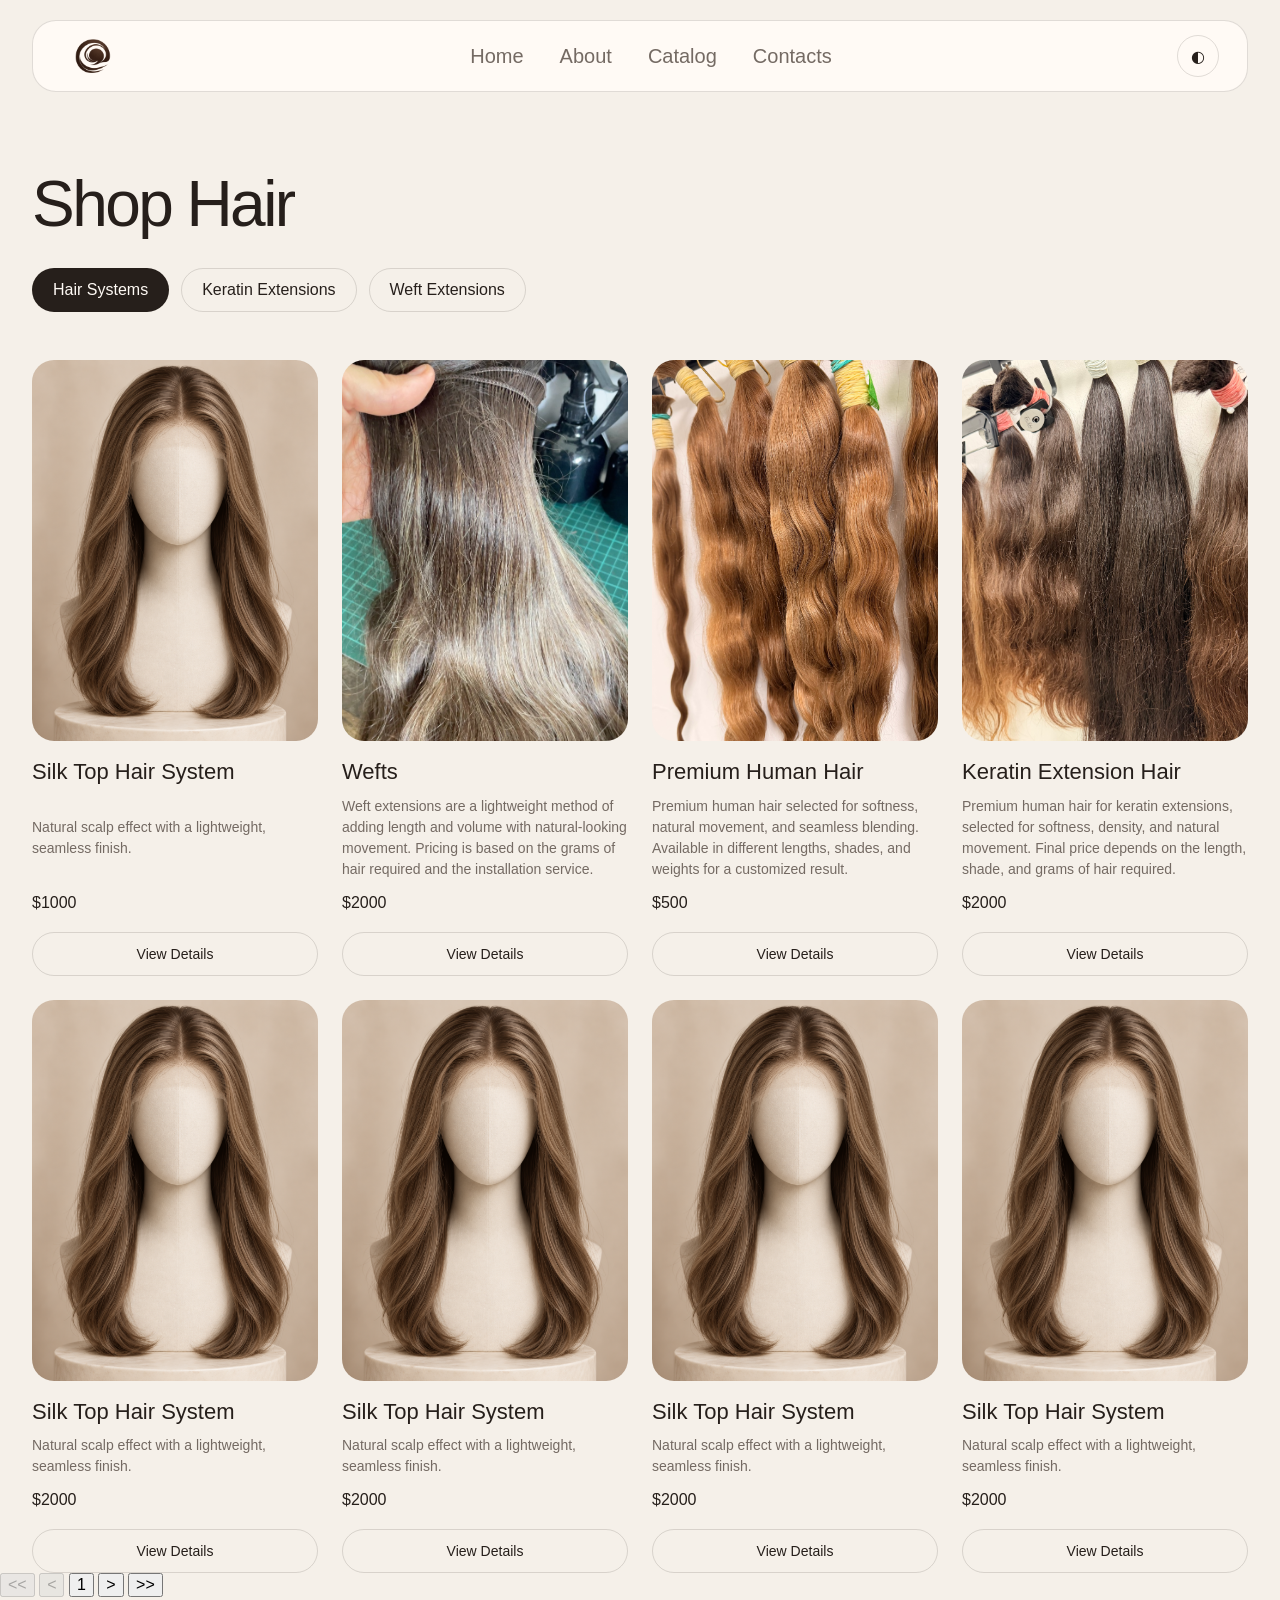
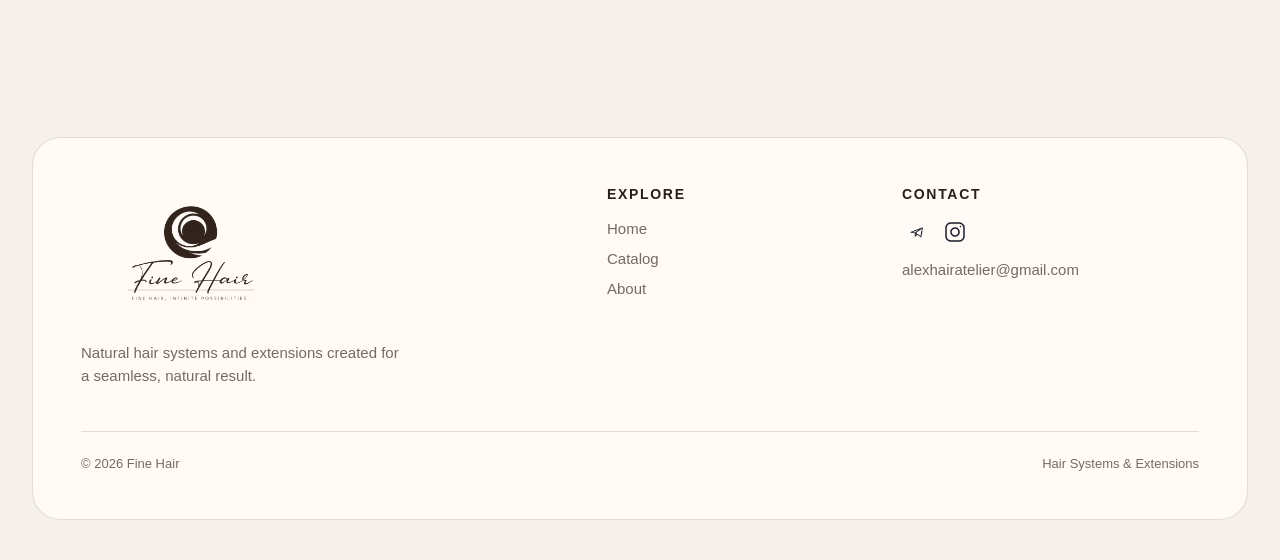
==== catalog.html @ 470bd0c4 "feat: add initial Fine Hair landing page" ====
<!DOCTYPE html>
<html lang="en">
<head>
    <meta charset="UTF-8">
    <meta name="viewport" content="width=device-width, initial-scale=1.0">
    <title>Fine Hair | Hair Systems & Extensions</title>
    <link rel="stylesheet" href="./css/style.css">
    <link rel="icon" href="./assets/icons/fav1.png">
</head>
<body>
    <header class="page-header">
        <div class="container header-container">
            <a class="logo" href="./index.html" aria-label="Fine Hair — Home">
                <img
                  class="logo-image"
                  src="./assets/icons/fav1.png"
                  alt="Fine Hair"
                >
            </a>
            <nav class="navigation">
                <ul class="navigation-list">
                  <li class="navigation-item"><a class="navigation-link" href="./index.html">Home</a></li>
                  <li class="navigation-item"><a class="navigation-link" href="./index.html#about">About</a></li>
                  <li class="navigation-item"><a class="navigation-link" href="./catalog.html">Catalog</a></li>
                  <li class="navigation-item"><a class="navigation-link" href="#contacts">Contacts</a></li>
            </ul>
              </nav>
              <button
                class="theme-switcher"
                type="button"
                aria-label="Switch theme"
                >
                ◐
            </button>
              <button class="burger" type="button" aria-label="Open menu">
                <span class="burger-line"></span>
                <span class="burger-line"></span>
            </button>

        </div>
    </header>
    <main>
      <section class="catalog-section" id="catalog">
        <div class="container ">
            <h1 class="catalog-title">Shop Hair</h1>
            <div class="catalog-categories">
                <button class="category-button category-button--active" type="button">
                    Hair Systems
                </button>
            
                <button class="category-button" type="button">
                    Keratin Extensions
                </button>
            
                <button class="category-button" type="button">
                    Weft Extensions
                </button>
            </div>
            <div class="catalog-grid">
              <article class="product-card">
                <img class="product-card__image" src="./assets/images/HairSystem_Lace.png" alt="Silk top hair system">
                <div class="product-card__content">
                  <h2 class="product-card__title">Silk Top Hair System</h2>
                  <p class="product-card__description">Natural scalp effect with a lightweight, seamless finish.</p>
                  <p class="product-card__price">$1000</p>
                </div>
                <button class="product-card__button" type="button">View Details</button>
              </article>
              <article class="product-card">
                <img class="product-card__image" src="./assets/images/wefts1.jpeg" alt="wefts">
                <div class="product-card__content">
                  <h2 class="product-card__title">Wefts</h2>
                  <p class="product-card__description">Weft extensions are a lightweight method of adding length and volume with natural-looking movement. Pricing is based on the grams of hair required and the installation service.</p>
                  <p class="product-card__price">$2000</p>
                </div>
                <button class="product-card__button" type="button">View Details</button>
              </article>
              <article class="product-card">
                <img class="product-card__image" src="./assets/images/hair-converted.jpg" alt="hair">
                <div class="product-card__content">
                  <h2 class="product-card__title">Premium Human Hair</h2>
                  <p class="product-card__description">Premium human hair selected for softness, natural movement, and seamless blending.
                    Available in different lengths, shades, and weights for a customized result.</p>
                  <p class="product-card__price">$500</p>
                </div>
                <button class="product-card__button" type="button">View Details</button>
              </article>
              <article class="product-card">
                <img class="product-card__image" src="./assets/images/hair1-converted.jpg" alt="Keratin extension">
                <div class="product-card__content">
                  <h2 class="product-card__title">Keratin Extension Hair</h2>
                  <p class="product-card__description">Premium human hair for keratin extensions, selected for softness, density, and natural movement.
                    Final price depends on the length, shade, and grams of hair required.</p>
                  <p class="product-card__price">$2000</p>
                </div>
                <button class="product-card__button" type="button">View Details</button>
              </article>
              <article class="product-card">
                <img class="product-card__image" src="./assets/images/HairSystem_Lace.png" alt="Silk top hair system">
                <div class="product-card__content">
                  <h2 class="product-card__title">Silk Top Hair System</h2>
                  <p class="product-card__description">Natural scalp effect with a lightweight, seamless finish.</p>
                  <p class="product-card__price">$2000</p>
                </div>
                <button class="product-card__button" type="button">View Details</button>
              </article>
              <article class="product-card">
                <img class="product-card__image" src="./assets/images/HairSystem_Lace.png" alt="Silk top hair system">
                <div class="product-card__content">
                  <h2 class="product-card__title">Silk Top Hair System</h2>
                  <p class="product-card__description">Natural scalp effect with a lightweight, seamless finish.</p>
                  <p class="product-card__price">$2000</p>
                </div>
                <button class="product-card__button" type="button">View Details</button>
              </article>
              <article class="product-card">
                <img class="product-card__image" src="./assets/images/HairSystem_Lace.png" alt="Silk top hair system">
                <div class="product-card__content">
                  <h2 class="product-card__title">Silk Top Hair System</h2>
                  <p class="product-card__description">Natural scalp effect with a lightweight, seamless finish.</p>
                  <p class="product-card__price">$2000</p>
                </div>
                <button class="product-card__button" type="button">View Details</button>
              </article>
              <article class="product-card">
                <img class="product-card__image" src="./assets/images/HairSystem_Lace.png" alt="Silk top hair system">
                <div class="product-card__content">
                  <h2 class="product-card__title">Silk Top Hair System</h2>
                  <p class="product-card__description">Natural scalp effect with a lightweight, seamless finish.</p>
                  <p class="product-card__price">$2000</p>
                </div>
                <button class="product-card__button" type="button">View Details</button>
              </article>
            </div>  
        </div>
        
        <div class="pagination">
          
          <button class="pagination__btn pagination__btn--first pagination__btn--disabled" type="button" disabled>
                &lt;&lt;
          </button>
              
          <button class="pagination__btn pagination__btn--prev pagination__btn--disabled" type="button" disabled>
                &lt;
          </button>
              
          <button class="pagination__btn pagination__btn--current pagination__btn--active" type="button">
                1
          </button>
              
          <button class="pagination__btn pagination__btn--next" type="button">
                &gt;
          </button>
              
          <button class="pagination__btn pagination__btn--last" type="button">
                &gt;&gt;
          </button>
        </div>

      </section>
    </main>
    <footer class="footer" id="contacts">
        <div class="container footer__container">
      
          <div class="footer__main">
      
            <div class="footer__brand">
              <img
                class="footer__logo"
                src="./assets/images/Lable.png"
                alt="Fine Hair"
              >
      
              <p class="footer__tagline">
                Natural hair systems and extensions created for a seamless,
                natural result.
              </p>
            </div>
      
            <nav class="footer__navigation">
              <p class="footer__heading">Explore</p>
      
              <ul class="footer__navigation-list">
                <li>
                  <a class="footer__navigation-link" href="./index.html">
                    Home
                  </a>
                </li>
      
                <li>
                  <a class="footer__navigation-link" href="./catalog.html">
                    Catalog
                  </a>
                </li>
      
                <li>
                  <a class="footer__navigation-link" href="./index.html#about">
                    About
                  </a>
                </li>
              </ul>
            </nav>
      
            <div class="footer__contacts">
                <p class="footer__heading">Contact</p>
              
                <div class="footer__socials">
                  <a
                    class="footer__social-link"
                    href="https://t.me/finehairatelier"
                    target="_blank"
                    rel="noopener noreferrer"
                    aria-label="Fine Hair on Telegram"
                  >
                    <img
                      class="footer-socials-icon"
                      src="./assets/icons/tg.png"
                      alt=""
                    >
                  </a>
              
                  <a
                    class="footer__social-link"
                    href="https://www.instagram.com/finehairisrael"
                    target="_blank"
                    rel="noopener noreferrer"
                    aria-label="Fine Hair on Instagram"
                  >
                    <img
                      class="footer-socials-icon"
                      src="./assets/icons/instagram.png"
                      alt=""
                    >
                  </a>
                </div>
              
                <a
                  class="footer__contact-link"
                  href="mailto:alexhairatelier@gmail.com"
                >
                  alexhairatelier@gmail.com
                </a>
              </div>
      
          </div>
      
          <div class="footer__bottom">
            <p>© 2026 Fine Hair</p>
            <p>Hair Systems &amp; Extensions</p>
          </div>
      
        </div>
      </footer>
      <script src="./js/theme.js"></script>
</body>
</html>
---- css/style.css ----
:root {
    --color-bg: #f5f0e9;
    --color-surface: #fffaf5;
    --color-text: #261f1b;
    --color-text-muted: #746a63;
    --color-accent: #9a7b67;
    --color-line: rgba(38, 31, 27, 0.14);
  
    --container-width: 1240px;
    --page-padding: 32px;
  
    --radius-large: 32px;
    --transition: 0.3s ease;
  }
  [data-theme="dark"] {
    --color-bg: #111111;
    --color-surface: #1a1a1a;
  
    --color-text: #f5f5f5;
    --color-text-muted: #b5b5b5;
  
    --color-accent: #ffffff;
  
    --color-line: rgba(255, 255, 255, 0.14);
  }
  [data-theme="dark"] .logo-image,
[data-theme="dark"] .footer__logo {
  filter: brightness(0) invert(1);
}
  
  * {
    box-sizing: border-box;
  }
  
  html {
    scroll-behavior: smooth;
  }
  
  body {
    margin: 0;
    background-color: var(--color-bg);
    color: var(--color-text);
    font-family: Arial, Helvetica, sans-serif;
  }
  
  img {
    display: block;
    max-width: 100%;
  }
  
  a {
    color: inherit;
    text-decoration: none;
  }
  
  button {
    font: inherit;
  }
  
  ul {
    margin: 0;
    padding: 0;
    list-style: none;
  }
  
  .container {
    width: min(
      calc(100% - var(--page-padding) * 2),
      var(--container-width)
    );
    margin-inline: auto;
  }
  .page-header {
    padding: 20px 0;
  }
  
  .header-container {
    min-height: 72px;
    padding: 0 28px;
  
    display: flex;
    align-items: center;
    justify-content: space-between;
    gap: 32px;
  
    background-color: var(--color-surface);
    border: 1px solid var(--color-line);
    border-radius: 24px;
  }
  
  .logo {
    display: flex;
    align-items: center;
    gap: 12px;
    flex-shrink: 0;
  }
  
  .logo-mark {
    width: 38px;
    height: 38px;
  
    background-color: var(--color-accent);
  
    -webkit-mask: url("../assets/icons/fav.png") center / contain no-repeat;
    mask: url("../assets/icons/fav.png") center / contain no-repeat;
  }
  
  .logo-text {
    font-size: 20px;
    font-weight: 600;
    letter-spacing: 0.04em;
  }
  
  .navigation-list {
    display: flex;
    align-items: center;
    gap: 36px;
  }
  
  .navigation-link {
    position: relative;
  
    font-size: 20px;
    font-weight: 500;
    color: var(--color-text-muted);
  
    transition: color var(--transition);
  }
  
  .navigation-link:hover {
    color: var(--color-text);
  }
  .logo {
    display: flex;
    align-items: center;
    flex-shrink: 0;
  }
  
  .logo-image {
    width: 64px;
    height: 64px;
    object-fit: contain;
  }
  
  .theme-switcher {
    width: 42px;
    height: 42px;
  
    display: flex;
    align-items: center;
    justify-content: center;
  
    padding: 0;
  
    color: var(--color-text);
    background: transparent;
  
    border: 1px solid var(--color-line);
    border-radius: 50%;
  
    cursor: pointer;
  
    transition:
      background-color var(--transition),
      border-color var(--transition),
      transform var(--transition);
  }
  
  .theme-switcher:hover {
    background-color: var(--color-bg);
    transform: translateY(-2px);
  }
  
  .burger {
    display: none;
  }
  .hero {
    padding: 56px 0 80px;
  }
  
  .hero-container {
    display: grid;
    grid-template-columns: 0.9fr 1.1fr;
    align-items: center;
    gap: 64px;
  
    min-height: 650px;
  }
  
  .hero-content {
    max-width: 560px;
  }
  
  .hero-title {
    margin: 0;
  
    font-size: clamp(52px, 5vw, 82px);
    line-height: 0.98;
    font-weight: 500;
    letter-spacing: -0.04em;
  }
  
  .hero-description {
    max-width: 480px;
    margin: 28px 0 36px;
  
    color: var(--color-text-muted);
  
    font-size: 18px;
    line-height: 1.6;
  }
  
  .hero-link {
    display: inline-flex;
    align-items: center;
  
    padding: 15px 26px;
  
    color: var(--color-surface);
    background-color: var(--color-text);
  
    border-radius: 999px;
  
    font-size: 15px;
    font-weight: 500;
  
    transition:
      transform var(--transition),
      background-color var(--transition);
  }
  
  .hero-link:hover {
    transform: translateY(-2px);
    background-color: var(--color-accent);
  }
  
  .hero-image-wrapper {
    height: 650px;
  
    overflow: hidden;
    border-radius: var(--radius-large);
  }
  
  .hero-image {
    width: 100%;
    height: 100%;
  
    object-fit: cover;
    object-position: center top;
  }
  .categories {
    padding: 40px 0 100px;
  }
  
  .categories-container {
    display: grid;
    grid-template-columns: repeat(3, 1fr);
    gap: 24px;
  }
  
  .category-card {
    position: relative;
  
    min-height: 620px;
  
    overflow: hidden;
    border-radius: 28px;
  }
  
  .category-image {
    width: 100%;
    height: 100%;
  
    position: absolute;
    inset: 0;
  
    object-fit: cover;
  
    transition: transform 0.6s ease;
  }
  
  .category-card::after {
    content: "";
  
    position: absolute;
    inset: 0;
  
    background:
      linear-gradient(
        to top,
        rgba(20, 15, 12, 0.55),
        rgba(20, 15, 12, 0.05) 55%
      );
  }
  
  .category-label,
  .category-title {
    position: absolute;
    z-index: 1;
  
    left: 32px;
  
    color: #ffffff;
  }
  
  .category-label {
    bottom: 92px;
  
    font-size: 13px;
    letter-spacing: 0.16em;
  }
  
  .category-title {
    bottom: 30px;
  
    margin: 0;
  
    font-size: 32px;
    font-weight: 500;
  }
  
  .category-card:hover .category-image {
    transform: scale(1.04);
  }
  .catalog-section {
    padding: 60px 0 100px;
  }
  
  .catalog-title {
    margin: 0 0 32px;
  
    font-size: clamp(42px, 5vw, 72px);
    font-weight: 500;
    line-height: 1;
    letter-spacing: -0.04em;
  }
  
  .catalog-categories {
    display: flex;
    gap: 12px;
  
    margin-bottom: 48px;
  }
  
  .category-button {
    padding: 12px 20px;
  
    color: var(--color-text);
    background: transparent;
  
    border: 1px solid var(--color-line);
    border-radius: 999px;
  
    cursor: pointer;
  }
  
  .category-button--active {
    color: var(--color-surface);
    background-color: var(--color-text);
  }
  
  .catalog-grid {
    display: grid;
    grid-template-columns: repeat(4, 1fr);
    gap: 24px;
  }
  .product-card {
    display: flex;
    flex-direction: column;
    height: 100%;
  }
  
  .product-card__image {
    width: 100%;
    aspect-ratio: 3 / 4;
  
    object-fit: cover;
  
    border-radius: 22px;
  }
  
  .product-card__content {
    display: flex;
    flex-direction: column;
    flex: 1;
  }
  
  .product-card__title {
    margin: 18px 0 10px;
  
    font-size: 22px;
    font-weight: 500;
    line-height: 1.2;
  }
  
  .product-card__description {
    margin: auto 0 14px;
  
    color: var(--color-text-muted);
  
    font-size: 14px;
    line-height: 1.5;
  }
  
  .product-card__price {
    width: 100%;
    margin: auto 0 0;
  
    text-align: left;
  
    font-size: 16px;
    font-weight: 500;
  }
  
  .product-card__button {
    margin-top: 20px;
    padding: 13px 20px;
  
    color: var(--color-text);
    background: transparent;
  
    border: 1px solid var(--color-line);
    border-radius: 999px;
  
    font-size: 14px;
    cursor: pointer;
  
    transition:
      background-color var(--transition),
      color var(--transition),
      transform var(--transition);
  }
  
  .product-card__button:hover {
    color: var(--color-surface);
    background-color: var(--color-text);
  
    transform: translateY(-2px);
  }
  .categories-wrapper {
    position: relative;
  }
  
  .slider-btn {
    position: absolute;
  top: 50%;
  z-index: 3;
  width: 46px;
  height: 46px;
  color: var(--color-surface);
  background-color: var(--color-text);
  border: none;
  border-radius: 50%;
  }
  .slider-btn--prev {
    left: -150px;
  }
  
  .slider-btn--next {
    right: -150px;
  }
  
  .hair-extensions {
    padding: 50px 0 90px;
  }
  
  .hair-extensions__container {
    display: grid;
    grid-template-columns: 0.9fr 1.1fr;
    align-items: center;
    gap: 200px;
  }
  
  .hair-extensions__image-wrapper {
    height: 600px;
    overflow: hidden;
  
    border-radius: var(--radius-large);
    background-color: var(--color-surface);
  }
  
  .hair-extensions__image {
    display: block;
    width: 100%;
    height: 100%;
  
    object-fit: cover;
    object-position: center;
  }
  
  .hair-extensions__content {
    max-width: 560px;
  }
  
  .hair-extensions__label {
    display: inline-block;
  
    margin-bottom: 20px;
  
    color: var(--color-accent);
  
    font-size: 13px;
    letter-spacing: 0.18em;
  }
  
  .hair-extensions__title {
    margin: 0 0 28px;
  
    font-size: clamp(42px, 4.5vw, 68px);
    font-weight: 500;
    line-height: 1;
    letter-spacing: -0.04em;
  }
  
  .hair-extensions__description {
    margin: 0 0 32px;
  
    color: var(--color-text-muted);
  
    font-size: 17px;
    line-height: 1.7;
  }
  
  .hair-extensions__link {
    display: inline-flex;
  
    padding: 14px 24px;
  
    color: var(--color-surface);
    background-color: var(--color-text);
  
    border-radius: 999px;
  
    font-size: 15px;
    font-weight: 500;
  
    transition:
      transform var(--transition),
      background-color var(--transition);
  }
  
  .hair-extensions__link:hover {
    transform: translateY(-2px);
    background-color: var(--color-accent);
  }
  .about {
    padding: 60px 0 100px;
  }
  
  .about__container {
    display: grid;
    grid-template-columns: 0.9fr 1.1fr;
    align-items: center;
    gap: 64px;
  }
  
  .about__content {
    max-width: 560px;
  }
  
  .about__label {
    display: inline-block;
    margin-bottom: 20px;
  
    color: var(--color-accent);
  
    font-size: 13px;
    letter-spacing: 0.18em;
  }
  
  .about__title {
    margin: 0 0 28px;
  
    font-size: clamp(48px, 4.5vw, 68px);
    font-weight: 500;
    line-height: 1;
    letter-spacing: -0.04em;
  }
  
  .about__description {
    margin: 0 0 24px;
  
    color: var(--color-text-muted);
  
    font-size: 17px;
    line-height: 1.7;
  }
  
  .about__note {
    margin: 0;
  
    font-size: 17px;
    font-weight: 500;
    line-height: 1.6;
  }
  
  .about__image-wrapper {
    height: 560px;
  
    overflow: hidden;
    border-radius: var(--radius-large);
  }
  
  .about__image {
    display: block;
  
    width: 100%;
    height: 100%;
  
    object-fit:cover;
    object-position: center;
  }
  .footer {
    padding: 40px 0;
    background: transparent;
  }
  
  .footer__container {
    padding: 48px;
  
    background-color: var(--color-surface);
    border: 1px solid var(--color-line);
    border-radius: 28px;
  }
  
  .footer__main {
    display: grid;
    grid-template-columns: 1.4fr 0.7fr 0.9fr;
    gap: 64px;
    align-items: start;
  }
  
  .footer__logo {
    display: block;
    width: 220px;
    max-width: 100%;
    height: auto;
  }
  
  .footer__tagline {
    max-width: 330px;
    margin: 24px 0 0;
  
    color: var(--color-text-muted);
  
    font-size: 15px;
    line-height: 1.5;
  }
  
  .footer__heading {
    margin: 0 0 18px;
  
    font-size: 14px;
    font-weight: 600;
    text-transform: uppercase;
    letter-spacing: 0.12em;
  }
  
  .footer__navigation-list {
    display: flex;
    flex-direction: column;
    gap: 12px;
  
    margin: 0;
    padding: 0;
  
    list-style: none;
  }
  
  .footer__contacts {
    display: flex;
    flex-direction: column;
    gap: 14px;
  }
  
  .footer__socials {
    display: flex;
    align-items: center;
    gap: 8px;
  }
  
  .footer__social-link {
    width: 30px;
    height: 30px;
  
    display: flex;
    align-items: center;
    justify-content: center;
  }
  
  .footer-socials-icon {
    display: block;
    width: 24px;
    height: 24px;
    object-fit: contain;
  }
  
  .footer__navigation-link,
  .footer__contact-link,
  .footer__location {
    color: var(--color-text-muted);
  
    font-size: 15px;
  }
  
  .footer__location {
    margin: 0;
  }
  
  .footer__bottom {
    display: flex;
    justify-content: space-between;
    align-items: center;
  
    margin-top: 44px;
    padding-top: 24px;
  
    border-top: 1px solid var(--color-line);
  
    color: var(--color-text-muted);
  
    font-size: 13px;
  }
  
  .footer__bottom p {
    margin: 0;
  }
 
  .footer__contacts .footer__heading {
    margin-bottom: 1px;
  }

  @media (max-width: 768px) {
    .navigation {
      display: none;
    }
  
    .burger {
      display: flex;
      flex-direction: column;
      justify-content: center;
      gap: 5px;
  
      width: 42px;
      height: 42px;
  
      padding: 0;
  
      background: transparent;
      border: 1px solid var(--color-line);
      border-radius: 50%;
  
      cursor: pointer;
    }
  
    .burger-line {
      width: 18px;
      height: 1px;
  
      margin: 0 auto;
  
      background-color: var(--color-text);
    }
  
    .header-container {
      padding: 0 18px;
    }
    .categories {
        padding: 30px 0 50px;
      }
      
      .categories-container {
        gap: 14px;
      }
      
      .category-card {
        min-height: 430px;
        border-radius: 22px;
      }
      
      .category-label {
        left: 18px;
        bottom: 70px;
      
        font-size: 11px;
      }
      
      .category-title {
        left: 18px;
        bottom: 22px;
      
        font-size: 24px;
        line-height: 1.05;
      }
      .hair-extensions {
        padding: 40px 0 60px;
      }
      
      .hair-extensions__container {
        grid-template-columns: 0.85fr 1.15fr;
        gap: 36px;
      }
      
      .hair-extensions__image-wrapper {
        height: 480px;
        border-radius: 24px;
      }
      
      .hair-extensions__content {
        max-width: none;
      }
      
      .hair-extensions__label {
        margin-bottom: 14px;
      
        font-size: 11px;
      }
      
      .hair-extensions__title {
        margin-bottom: 20px;
      
        font-size: 42px;
        line-height: 1.02;
      }
      
      .hair-extensions__description {
        margin-bottom: 24px;
      
        font-size: 15px;
        line-height: 1.55;
      }
      
      .hair-extensions__link {
        padding: 12px 20px;
      
        font-size: 14px;
      }      
  }
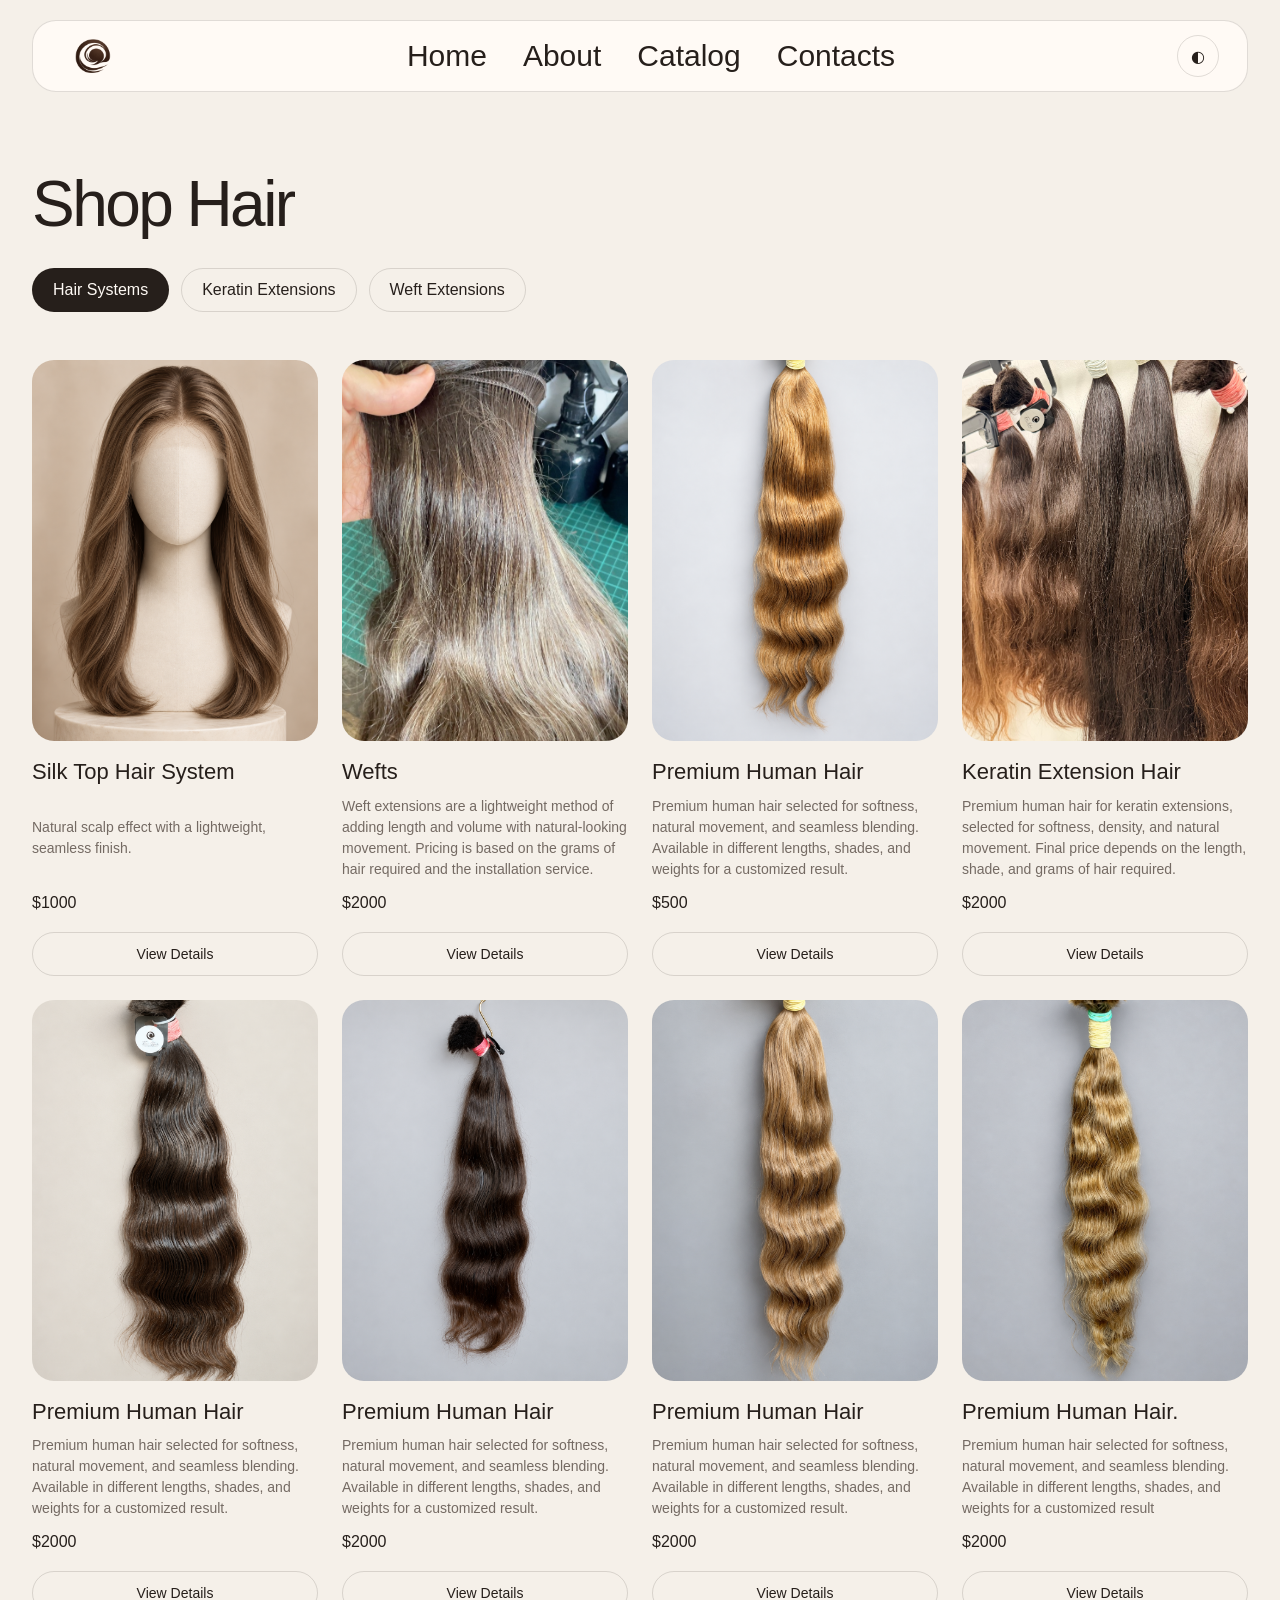
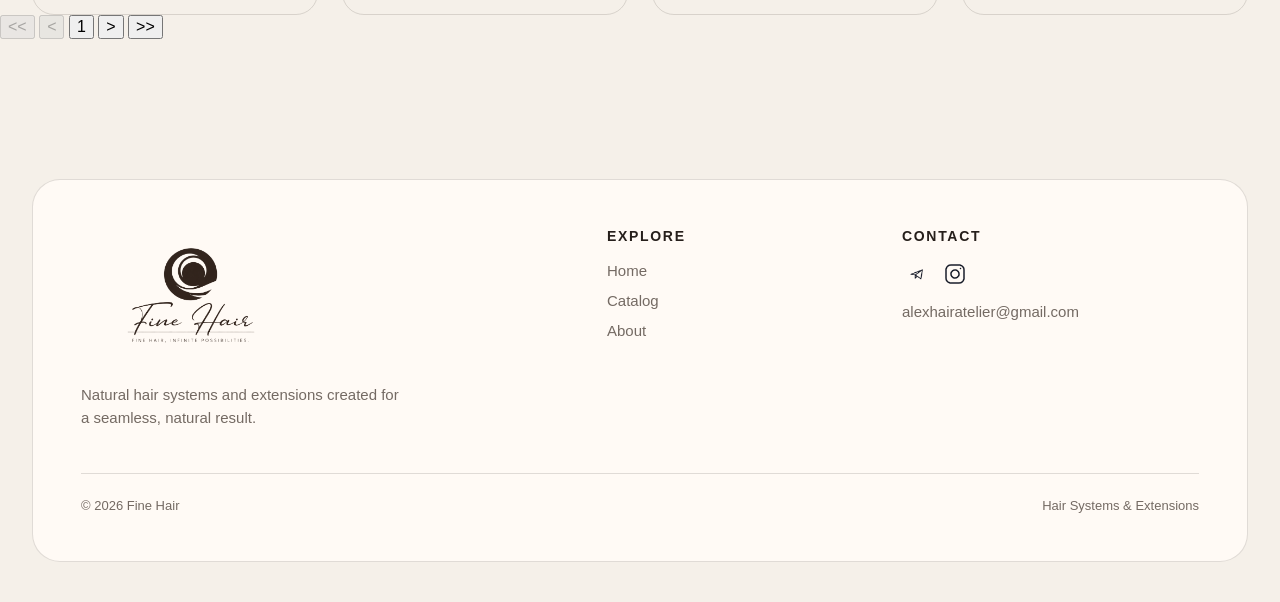
==== commit ba0ef51a: "feat: add responsive menu and categories slider" ====
--- a/catalog.html
+++ b/catalog.html
@@ -18,12 +18,81 @@
                 >
             </a>
             <nav class="navigation">
-                <ul class="navigation-list">
-                  <li class="navigation-item"><a class="navigation-link" href="./index.html">Home</a></li>
-                  <li class="navigation-item"><a class="navigation-link" href="./index.html#about">About</a></li>
-                  <li class="navigation-item"><a class="navigation-link" href="./catalog.html">Catalog</a></li>
-                  <li class="navigation-item"><a class="navigation-link" href="#contacts">Contacts</a></li>
-            </ul>
+                <div class="mobile-menu__panel">
+                    <button
+                        class="mobile-menu__close"
+                        type="button"
+                        aria-label="Close menu"
+                        >
+                        ×
+                    </button>
+                    <ul class="navigation-list">
+                        <li class="navigation-item"><a class="navigation-link" href="./index.html">Home</a></li>
+                        <li class="navigation-item"><a class="navigation-link" href="#about">About</a></li>
+                        <li>
+                            <a
+                              class="navigation-link navigation-link--arrow"
+                              href="./catalog.html"
+                            >
+                              <span>Catalog</span>
+                          
+                              <span
+                                class="navigation-link__arrow"
+                                aria-hidden="true"
+                              >
+                                ›
+                              </span>
+                            </a>
+                          </li>
+                        <li class="navigation-item"><a class="navigation-link" href="#contacts">Contacts</a></li>
+                  </ul>
+                  <div class="catalog-submenu" hidden>
+                    <button
+                      class="catalog-submenu__back"
+                      type="button"
+                    >
+                      ‹ Catalog
+                    </button>
+                  
+                    <ul class="catalog-submenu__list">
+                      <li>
+                        <a class="catalog-submenu__link" href="./catalog.html">
+                          <span>Shop All</span>
+                          <span class="catalog-submenu__arrow" aria-hidden="true">›</span>
+                        </a>
+                      </li>
+                  
+                      <li>
+                        <a class="catalog-submenu__link" href="./catalog.html">
+                          <span>Hair Systems</span>
+                          <span class="catalog-submenu__arrow" aria-hidden="true">›</span>
+                        </a>
+                      </li>
+                  
+                      <li>
+                        <a class="catalog-submenu__link" href="./catalog.html">
+                          <span>Keratin Extensions</span>
+                          <span class="catalog-submenu__arrow" aria-hidden="true">›</span>
+                        </a>
+                      </li>
+                  
+                      <li>
+                        <a class="catalog-submenu__link" href="./catalog.html">
+                          <span>Weft Extensions</span>
+                          <span class="catalog-submenu__arrow" aria-hidden="true">›</span>
+                        </a>
+                      </li>
+                  
+                      <li>
+                        <a class="catalog-submenu__link" href="./catalog.html">
+                          <span>Premium Human Hair</span>
+                          <span class="catalog-submenu__arrow" aria-hidden="true">›</span>
+                        </a>
+                      </li>
+                    </ul>
+                  </div>
+                </div>
+                
               </nav>
               <button
                 class="theme-switcher"
@@ -76,7 +145,7 @@
                 <button class="product-card__button" type="button">View Details</button>
               </article>
               <article class="product-card">
-                <img class="product-card__image" src="./assets/images/hair-converted.jpg" alt="hair">
+                <img class="product-card__image" src="./assets/images/hairs/Hair2_120gm_50cm.png" alt="hair 120gm 50cm">
                 <div class="product-card__content">
                   <h2 class="product-card__title">Premium Human Hair</h2>
                   <p class="product-card__description">Premium human hair selected for softness, natural movement, and seamless blending.
@@ -96,37 +165,41 @@
                 <button class="product-card__button" type="button">View Details</button>
               </article>
               <article class="product-card">
-                <img class="product-card__image" src="./assets/images/HairSystem_Lace.png" alt="Silk top hair system">
-                <div class="product-card__content">
-                  <h2 class="product-card__title">Silk Top Hair System</h2>
-                  <p class="product-card__description">Natural scalp effect with a lightweight, seamless finish.</p>
-                  <p class="product-card__price">$2000</p>
-                </div>
-                <button class="product-card__button" type="button">View Details</button>
-              </article>
-              <article class="product-card">
-                <img class="product-card__image" src="./assets/images/HairSystem_Lace.png" alt="Silk top hair system">
-                <div class="product-card__content">
-                  <h2 class="product-card__title">Silk Top Hair System</h2>
-                  <p class="product-card__description">Natural scalp effect with a lightweight, seamless finish.</p>
-                  <p class="product-card__price">$2000</p>
-                </div>
-                <button class="product-card__button" type="button">View Details</button>
-              </article>
-              <article class="product-card">
-                <img class="product-card__image" src="./assets/images/HairSystem_Lace.png" alt="Silk top hair system">
-                <div class="product-card__content">
-                  <h2 class="product-card__title">Silk Top Hair System</h2>
-                  <p class="product-card__description">Natural scalp effect with a lightweight, seamless finish.</p>
-                  <p class="product-card__price">$2000</p>
-                </div>
-                <button class="product-card__button" type="button">View Details</button>
-              </article>
-              <article class="product-card">
-                <img class="product-card__image" src="./assets/images/HairSystem_Lace.png" alt="Silk top hair system">
-                <div class="product-card__content">
-                  <h2 class="product-card__title">Silk Top Hair System</h2>
-                  <p class="product-card__description">Natural scalp effect with a lightweight, seamless finish.</p>
+                <img class="product-card__image" src="./assets/images/hairs/Hair_138gm_50cm.png" alt="Hair 138gm 50 cm">
+                <div class="product-card__content">
+                  <h2 class="product-card__title">Premium Human Hair</h2>
+                  <p class="product-card__description">Premium human hair selected for softness, natural movement, and seamless blending.
+                    Available in different lengths, shades, and weights for a customized result.</p>
+                  <p class="product-card__price">$2000</p>
+                </div>
+                <button class="product-card__button" type="button">View Details</button>
+              </article>
+              <article class="product-card">
+                <img class="product-card__image" src="./assets/images/hairs/Hair_128gm_55cm.png" alt="Hair 128gm 55cm">
+                <div class="product-card__content">
+                  <h2 class="product-card__title">Premium Human Hair</h2>
+                  <p class="product-card__description">Premium human hair selected for softness, natural movement, and seamless blending.
+                    Available in different lengths, shades, and weights for a customized result.</p>
+                  <p class="product-card__price">$2000</p>
+                </div>
+                <button class="product-card__button" type="button">View Details</button>
+              </article>
+              <article class="product-card">
+                <img class="product-card__image" src="./assets/images/hairs/Hair_116gm_50cm.png" alt="Hair 116gm 50 cm">
+                <div class="product-card__content">
+                  <h2 class="product-card__title">Premium Human Hair</h2>
+                  <p class="product-card__description">Premium human hair selected for softness, natural movement, and seamless blending.
+                    Available in different lengths, shades, and weights for a customized result.</p>
+                  <p class="product-card__price">$2000</p>
+                </div>
+                <button class="product-card__button" type="button">View Details</button>
+              </article>
+              <article class="product-card">
+                <img class="product-card__image" src="./assets/images/hairs/Hair3_110gm_50cm.png" alt="Hair 110gm Hair_116gm_50cm">
+                <div class="product-card__content">
+                  <h2 class="product-card__title">Premium Human Hair.</h2>
+                  <p class="product-card__description">Premium human hair selected for softness, natural movement, and seamless blending.
+                    Available in different lengths, shades, and weights for a customized result</p>
                   <p class="product-card__price">$2000</p>
                 </div>
                 <button class="product-card__button" type="button">View Details</button>
@@ -252,5 +325,7 @@
         </div>
       </footer>
       <script src="./js/theme.js"></script>
+      <script src="./js/menu.js"></script>
+      <script src="./js/slider.js"></script>
 </body>
 </html>
--- a/css/style.css
+++ b/css/style.css
@@ -118,17 +118,40 @@
   }
   
   .navigation-link {
-    position: relative;
-  
-    font-size: 20px;
+    display: block;
+  
+    padding: 0;
+  
+    font-size: 30px;
+    line-height: 1.2;
     font-weight: 500;
-    color: var(--color-text-muted);
-  
-    transition: color var(--transition);
+  
+    color: var(--color-text);
+    text-decoration: none;
   }
   
   .navigation-link:hover {
     color: var(--color-text);
+  }
+  .navigation-link__arrow {
+    display: flex;
+    align-items: center;
+    justify-content: center;
+  
+    width: 40px;
+    height: 40px;
+  
+    margin-left: auto;
+  
+    flex-shrink: 0;
+  
+    font-size: 20px;
+    line-height: 1;
+  
+    color: var(--color-text-muted);
+    background-color: transparent;
+    border: 1px solid var(--color-line);
+    border-radius: 50%;
   }
   .logo {
     display: flex;
@@ -253,18 +276,18 @@
   }
   
   .categories-container {
-    display: grid;
-    grid-template-columns: repeat(3, 1fr);
+    display: flex;
     gap: 24px;
+    flex-wrap: nowrap;
   }
   
   .category-card {
     position: relative;
-  
     min-height: 620px;
-  
     overflow: hidden;
     border-radius: 28px;
+    flex-basis: calc((100% -  48px) / 3);
+    flex-shrink: 0;
   }
   
   .category-image {
@@ -439,27 +462,59 @@
   }
   .categories-wrapper {
     position: relative;
-  }
-  
+    overflow: hidden;
+  }
+  .slider-controls{
+    display: flex;
+    align-items: center;
+    justify-content:center;
+    gap: 20px;
+    margin-top: 20px;
+    
+  }
+  .arrows{
+    display:flex;
+    gap: 10px;
+    
+    
+    
+    
+  }
   .slider-btn {
-    position: absolute;
-  top: 50%;
-  z-index: 3;
-  width: 46px;
-  height: 46px;
-  color: var(--color-surface);
-  background-color: var(--color-text);
-  border: none;
-  border-radius: 50%;
+    width:40px;
+    height:40px;
+    border:1px solid #d6d0c8;
+    border-radius:22px;
+    background:transparent;
+    font-size:25px;
+    cursor:pointer;
+    color:#111;
   }
   .slider-btn--prev {
-    left: -150px;
+    left: 10px;
   }
   
   .slider-btn--next {
-    right: -150px;
-  }
-  
+    right: 10px;
+  }
+  .exhibition-arrows{
+    display:flex;
+    justify-content:flex-end;
+    gap:18px;
+    margin-top:3px;
+  }
+  
+  
+  
+  .slider-btn:disabled{
+    opacity:.25;
+    cursor:default;
+  }
+  .slider-btn:not(:disabled):hover{
+    background:#d8d1c8;
+    border-color:#b5aea5;
+    transition:0.3s;
+  }
   .hair-extensions {
     padding: 50px 0 90px;
   }
@@ -729,12 +784,237 @@
   .footer__contacts .footer__heading {
     margin-bottom: 1px;
   }
+  
+  .mobile-menu__close,
+.navigation-link__arrow {
+  display: none;
+}
+
 
   @media (max-width: 768px) {
     .navigation {
-      display: none;
-    }
-  
+        display: none;
+      
+        position: fixed;
+        inset: 0;
+      
+        background-color: rgba(20, 16, 14, 0.4);
+      
+        z-index: 1000;
+      }
+      .hero {
+        padding: 40px 0 60px;
+      }
+      
+      .hero-container {
+        grid-template-columns: 1fr;
+        gap: 36px;
+        min-height: auto;
+      }
+      
+      .hero-content {
+        max-width: 620px;
+      }
+      
+      .hero-title {
+        font-size: clamp(48px, 8vw, 64px);
+      }
+      
+      .hero-description {
+        margin: 22px 0 28px;
+        font-size: 16px;
+      }
+      
+      .hero-image-wrapper {
+        height: 520px;
+      }
+      
+      .navigation.navigation--open {
+        display: block;
+      }
+      .page-header {
+        position: sticky;
+        top: 0;
+        z-index: 900;
+      
+        background-color: var(--color-bg);
+      }
+      .navigation-link.navigation-link--arrow {
+        display: flex;
+        align-items: center;
+        justify-content: space-between;
+        width: 100%;
+      }
+      .navigation-link__arrow {
+        display: flex;
+        align-items: center;
+        justify-content: center;
+      
+        width: 40px;
+        height: 40px;
+      
+        flex-shrink: 0;
+      
+        font-size: 20px;
+        line-height: 1;
+      
+        color: var(--color-text-muted);
+      
+        background-color: transparent;
+        border: 1px solid var(--color-line);
+        border-radius: 50%;
+      }
+      .navigation-link--arrow {
+        display: flex;
+        align-items: center;
+        justify-content: space-between;
+        width: 100%;
+      }
+      .navigation-list[hidden],
+.catalog-submenu[hidden] {
+  display: none;
+}
+.catalog-submenu {
+    width: 100%;
+  }
+  
+  .catalog-submenu__back {
+    display: flex;
+    align-items: center;
+    gap: 10px;
+  
+    margin: 0 0 36px;
+    padding: 0;
+  
+    color: var(--color-text-muted);
+    background: transparent;
+  
+    border: none;
+  
+    font-size: 20px;
+    font-weight: 500;
+  
+    cursor: pointer;
+  }
+  
+  .catalog-submenu__list {
+    display: flex;
+    flex-direction: column;
+    gap: 24px;
+  
+    margin: 0;
+    padding: 0;
+  
+    list-style: none;
+  }
+  
+  .catalog-submenu__link {
+    display: flex;
+    align-items: center;
+    justify-content: space-between;
+  
+    width: 100%;
+  
+    color: var(--color-text);
+    text-decoration: none;
+  
+    font-size: 28px;
+    font-weight: 500;
+    line-height: 1.2;
+  }
+  
+  .catalog-submenu__arrow {
+    display: flex;
+    align-items: center;
+    justify-content: center;
+  
+    width: 40px;
+    height: 40px;
+  
+    flex-shrink: 0;
+  
+    color: var(--color-text-muted);
+    background: transparent;
+  
+    border: 1px solid var(--color-line);
+    border-radius: 50%;
+  
+    font-size: 20px;
+    line-height: 1;
+  }
+      .mobile-menu__panel {
+        position: absolute;
+      
+        top: 16px;
+        right: 16px;
+        bottom: 16px;
+      
+        width: min(480px, 50vw);
+      
+        padding: 150px 48px 40px;
+      
+        background-color: var(--color-bg);
+        border-radius: 14px;
+      }
+      
+      .navigation-list {
+        display: flex;
+        flex-direction: column;
+        align-items: stretch;
+      
+        gap: 24px;
+      
+        margin: 0;
+        padding: 0;
+      
+        list-style: none;
+      }
+      .navigation-link {
+        display: block;
+      
+        padding: 0;
+      
+        font-size: 30px;
+        line-height: 1.2;
+        font-weight: 500;
+      
+        color: var(--color-text);
+        text-decoration: none;
+      }
+      .mobile-menu__close {
+        position: absolute;
+        top: 32px;
+        left: 32px;
+      
+        display: flex;
+        align-items: center;
+        justify-content: center;
+      
+        width: 58px;
+        height: 58px;
+      
+        padding: 0;
+      
+        font-size: 30px;
+        font-weight: 300;
+      
+        color: var(--color-text);
+        background: transparent;
+      
+        border: 1px solid var(--color-line);
+        border-radius: 50%;
+      
+        cursor: pointer;
+      }
+      
+      .header-container {
+        position: relative;
+        overflow: visible;
+      }
+      
+      body.menu-open {
+        overflow: hidden;
+      }
     .burger {
       display: flex;
       flex-direction: column;
@@ -765,33 +1045,53 @@
     .header-container {
       padding: 0 18px;
     }
+   
     .categories {
         padding: 30px 0 50px;
       }
       
       .categories-container {
+        display: flex;
+        flex-wrap: nowrap;
         gap: 14px;
-      }
-      
+        align-items: flex-start;
+      }
+    
       .category-card {
-        min-height: 430px;
+        flex: 0 0 100%;
+        aspect-ratio: 4 / 5;
+    
+        position: relative;
+        overflow: hidden;
+    
+        min-height: 0;
         border-radius: 22px;
       }
-      
+    
+      .category-image {
+        position: absolute;
+        inset: 0;
+    
+        width: 100%;
+        height: 100%;
+    
+        object-fit: cover;
+      }
       .category-label {
-        left: 18px;
-        bottom: 70px;
-      
+        left: 24px;
+        bottom: 72px;
+    
         font-size: 11px;
       }
-      
+    
       .category-title {
-        left: 18px;
-        bottom: 22px;
-      
-        font-size: 24px;
+        left: 24px;
+        bottom: 26px;
+    
+        font-size: 26px;
         line-height: 1.05;
       }
+        
       .hair-extensions {
         padding: 40px 0 60px;
       }
@@ -834,5 +1134,303 @@
         padding: 12px 20px;
       
         font-size: 14px;
-      }      
-  }
+      }   
+      .about {
+        padding: 40px 0 60px;
+      }
+      
+      .about__container {
+        grid-template-columns: 0.9fr 1.1fr;
+        gap: 32px;
+      }
+      
+      .about__content {
+        max-width: none;
+      }
+      
+      .about__label {
+        margin-bottom: 14px;
+      
+        font-size: 11px;
+      }
+      
+      .about__title {
+        margin-bottom: 20px;
+      
+        font-size: 42px;
+        line-height: 1;
+      }
+      
+      .about__description {
+        margin-bottom: 24px;
+      
+        font-size: 15px;
+        line-height: 1.55;
+      }
+      
+      .about__image-wrapper {
+        height: 480px;
+        border-radius: 24px;
+      }
+      
+      .about__image {
+        width: 100%;
+        height: 100%;
+      
+        object-fit: cover;
+      }
+      
+      .about__link {
+        display: inline-flex;
+      
+        padding: 12px 20px;
+      
+        color: var(--color-surface);
+        background-color: var(--color-text);
+      
+        border-radius: 999px;
+      
+        font-size: 14px;
+      }
+      .footer {
+        padding: 30px 0;
+      }
+      
+      .footer__container {
+        padding: 36px;
+        text-align: center;
+      }
+      
+      .footer__main {
+        display: grid;
+        grid-template-columns: 1fr 1fr;
+        gap: 40px;
+      
+        text-align: center;
+      }
+      
+      .footer__brand {
+        grid-column: 1 / -1;
+        text-align: center;
+      }
+      
+      .footer__logo {
+        margin: 0 auto;
+      }
+      
+      .footer__tagline {
+        margin: 18px auto 0;
+      }
+      
+      .footer__navigation {
+        justify-self: center;
+      }
+      
+      .footer__navigation-list {
+        align-items: center;
+      }
+      
+      .footer__contacts {
+        align-items: center;
+      }
+      
+      .footer__socials {
+        justify-content: center;
+      }
+      .catalog-section {
+        padding: 40px 0 70px;
+      }
+      
+      .catalog-title {
+        font-size: 52px;
+      }
+      
+      .catalog-categories {
+        flex-wrap: wrap;
+        margin-bottom: 36px;
+      }
+      
+      .catalog-grid {
+        grid-template-columns: repeat(2, 1fr);
+        gap: 32px 18px;
+      }
+      
+      .product-card__title {
+        font-size: 20px;
+      }
+      
+      .product-card__description {
+        font-size: 13px;
+      }
+
+      @media (max-width: 480px) {
+        .container {
+          width: calc(100% - 32px);
+        }
+      
+        .page-header {
+          padding: 12px 0;
+        }
+        .mobile-menu__panel {
+            width: 78vw;
+          }
+        .header-container {
+          min-height: 64px;
+          padding: 0 14px;
+          gap: 12px;
+        }
+      
+        .logo-image {
+          width: 48px;
+          height: 48px;
+        }
+      
+        .theme-switcher,
+        .burger {
+          width: 38px;
+          height: 38px;
+        }
+      
+        .hero {
+          padding: 32px 0 48px;
+        }
+      
+        .hero-container {
+          grid-template-columns: 1fr;
+          gap: 28px;
+        }
+      
+        .hero-content {
+          max-width: none;
+        }
+      
+        .hero-title {
+          font-size: 44px;
+          line-height: 0.98;
+        }
+      
+        .hero-description {
+          margin: 20px 0 26px;
+      
+          font-size: 15px;
+          line-height: 1.55;
+        }
+      
+        .hero-link {
+          padding: 13px 22px;
+          font-size: 14px;
+        }
+      
+        .hero-image-wrapper {
+          height: 430px;
+          border-radius: 22px;
+        }
+      }
+      .categories-container {
+        grid-template-columns: 1fr;
+        gap: 18px;
+        display: flex;
+       flex-wrap: nowrap;
+      }
+      
+      .category-card {
+        min-height: 0;
+        flex: 0 0 100%;
+        
+      }
+      .category-title {
+        font-size: 20px;
+        line-height: 1.05;
+        left: 16px;
+        bottom: 20px;
+      }
+      
+      .hair-extensions__container {
+        grid-template-columns: 1fr;
+        gap: 28px;
+      }
+      
+      .hair-extensions__content {
+        order: 1;
+      }
+      
+      .hair-extensions__image-wrapper {
+        order: 2;
+      
+        width: 100%;
+        height: 480px;
+      }
+      
+      .hair-extensions__title {
+        font-size: 42px;
+      }
+      
+      .hair-extensions__description {
+        font-size: 15px;
+      }
+      .about__container {
+        grid-template-columns: 1fr;
+        gap: 28px;
+      }
+      
+      .about__content {
+        order: 1;
+      }
+      
+      .about__image-wrapper {
+        order: 2;
+      
+        width: 100%;
+        height: 480px;
+      }
+      
+      .about__title {
+        font-size: 42px;
+      }
+      
+      .about__description {
+        font-size: 15px;
+      }
+      .catalog-section {
+        padding: 32px 0 60px;
+      }
+      
+      .catalog-title {
+        margin-bottom: 24px;
+      
+        font-size: 44px;
+      }
+      
+      .catalog-categories {
+        gap: 8px;
+        margin-bottom: 30px;
+      }
+      
+      .category-button {
+        padding: 10px 14px;
+      
+        font-size: 13px;
+      }
+      
+      .catalog-grid {
+        grid-template-columns: 1fr;
+        gap: 36px;
+      }
+      
+      .product-card__image {
+        aspect-ratio: 3 / 4;
+      }
+      
+      .product-card__title {
+        font-size: 22px;
+      }
+      
+      .product-card__description {
+        font-size: 14px;
+      }
+      
+      .pagination {
+        flex-wrap: wrap;
+      }
+            
+      }
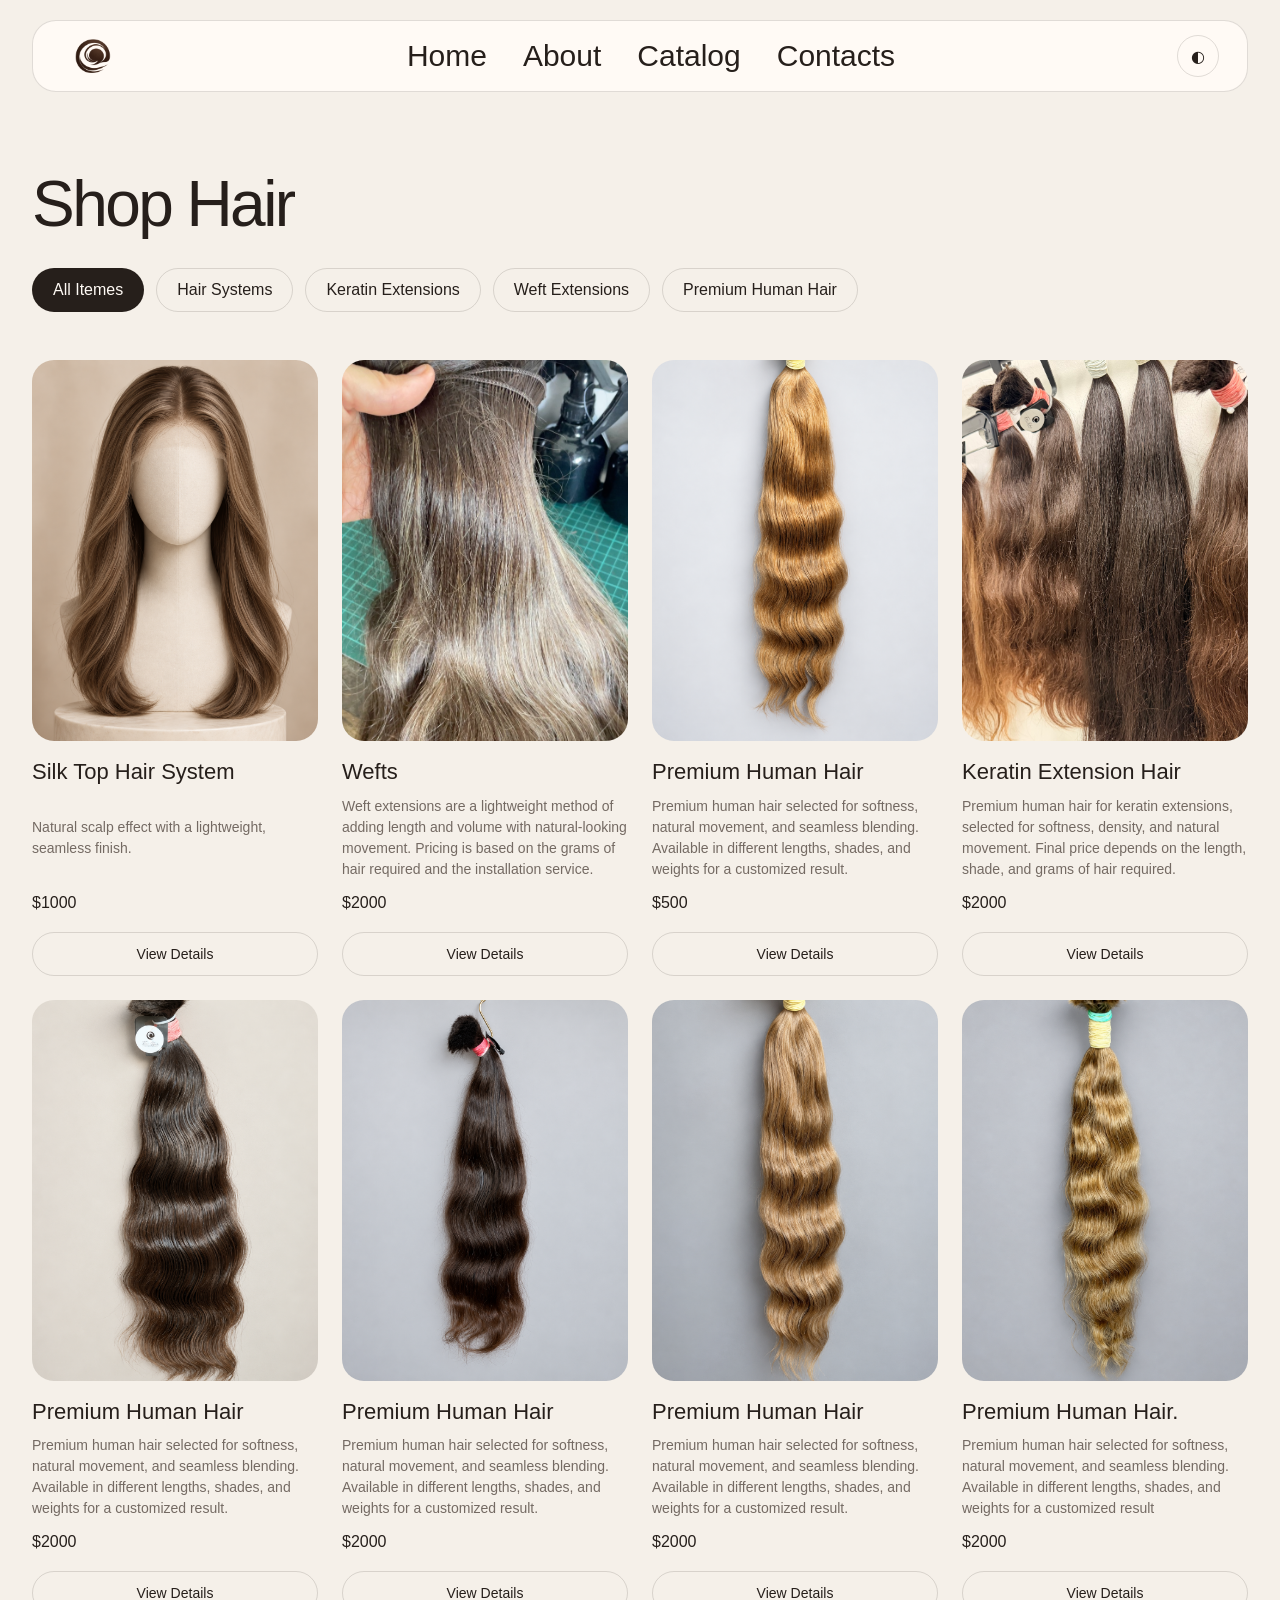
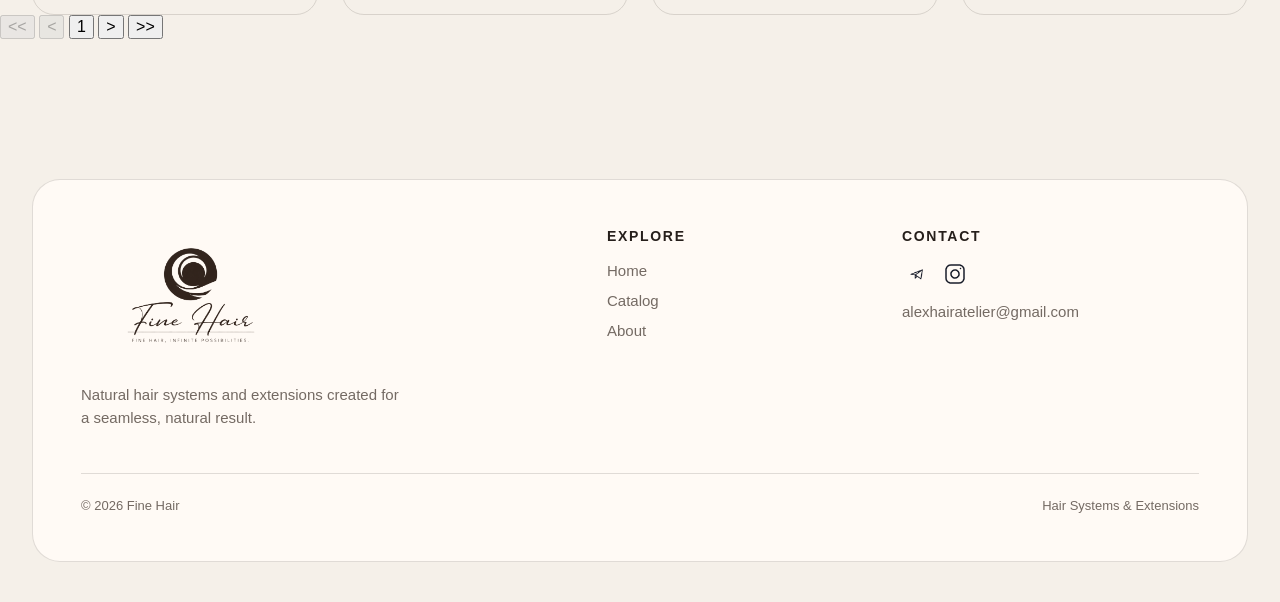
==== commit c94f7d8f: "feat: add dynamic catalog filtering" ====
--- a/catalog.html
+++ b/catalog.html
@@ -113,20 +113,27 @@
         <div class="container ">
             <h1 class="catalog-title">Shop Hair</h1>
             <div class="catalog-categories">
-                <button class="category-button category-button--active" type="button">
+                <button class="category-button category-button--active" data-category="all" type="button">
+                    All Itemes
+                </button>
+
+                <button class="category-button" data-category="hair-systems" type="button">
                     Hair Systems
                 </button>
             
-                <button class="category-button" type="button">
+                <button class="category-button" data-category="keratin" type="button">
                     Keratin Extensions
                 </button>
             
-                <button class="category-button" type="button">
+                <button class="category-button" data-category="wefts" type="button">
                     Weft Extensions
                 </button>
+                <button class="category-button" data-category="hair" type="button">
+                    Premium Human Hair
+                  </button>
             </div>
             <div class="catalog-grid">
-              <article class="product-card">
+              <article class="product-card" data-category="hair-systems">
                 <img class="product-card__image" src="./assets/images/HairSystem_Lace.png" alt="Silk top hair system">
                 <div class="product-card__content">
                   <h2 class="product-card__title">Silk Top Hair System</h2>
@@ -135,7 +142,7 @@
                 </div>
                 <button class="product-card__button" type="button">View Details</button>
               </article>
-              <article class="product-card">
+              <article class="product-card" data-category="wefts">
                 <img class="product-card__image" src="./assets/images/wefts1.jpeg" alt="wefts">
                 <div class="product-card__content">
                   <h2 class="product-card__title">Wefts</h2>
@@ -144,7 +151,7 @@
                 </div>
                 <button class="product-card__button" type="button">View Details</button>
               </article>
-              <article class="product-card">
+              <article class="product-card" data-category="hair">
                 <img class="product-card__image" src="./assets/images/hairs/Hair2_120gm_50cm.png" alt="hair 120gm 50cm">
                 <div class="product-card__content">
                   <h2 class="product-card__title">Premium Human Hair</h2>
@@ -154,7 +161,7 @@
                 </div>
                 <button class="product-card__button" type="button">View Details</button>
               </article>
-              <article class="product-card">
+              <article class="product-card" data-category="keratin">
                 <img class="product-card__image" src="./assets/images/hair1-converted.jpg" alt="Keratin extension">
                 <div class="product-card__content">
                   <h2 class="product-card__title">Keratin Extension Hair</h2>
@@ -164,8 +171,8 @@
                 </div>
                 <button class="product-card__button" type="button">View Details</button>
               </article>
-              <article class="product-card">
-                <img class="product-card__image" src="./assets/images/hairs/Hair_138gm_50cm.png" alt="Hair 138gm 50 cm">
+              <article class="product-card"  data-category="hair">
+                <img class="product-card__image" src="./assets/images/hairs/Hair_138gm_50cm.png" alt="Premium human hair 138gm 50 cm">
                 <div class="product-card__content">
                   <h2 class="product-card__title">Premium Human Hair</h2>
                   <p class="product-card__description">Premium human hair selected for softness, natural movement, and seamless blending.
@@ -174,8 +181,8 @@
                 </div>
                 <button class="product-card__button" type="button">View Details</button>
               </article>
-              <article class="product-card">
-                <img class="product-card__image" src="./assets/images/hairs/Hair_128gm_55cm.png" alt="Hair 128gm 55cm">
+              <article class="product-card" data-category="hair">
+                <img class="product-card__image" src="./assets/images/hairs/Hair_128gm_55cm.png" alt="Premium human hair 128gm 55cm">
                 <div class="product-card__content">
                   <h2 class="product-card__title">Premium Human Hair</h2>
                   <p class="product-card__description">Premium human hair selected for softness, natural movement, and seamless blending.
@@ -184,8 +191,8 @@
                 </div>
                 <button class="product-card__button" type="button">View Details</button>
               </article>
-              <article class="product-card">
-                <img class="product-card__image" src="./assets/images/hairs/Hair_116gm_50cm.png" alt="Hair 116gm 50 cm">
+              <article class="product-card" data-category="hair">
+                <img class="product-card__image" src="./assets/images/hairs/Hair_116gm_50cm.png" alt="Premium human hair 116gm 50 cm">
                 <div class="product-card__content">
                   <h2 class="product-card__title">Premium Human Hair</h2>
                   <p class="product-card__description">Premium human hair selected for softness, natural movement, and seamless blending.
@@ -194,8 +201,8 @@
                 </div>
                 <button class="product-card__button" type="button">View Details</button>
               </article>
-              <article class="product-card">
-                <img class="product-card__image" src="./assets/images/hairs/Hair3_110gm_50cm.png" alt="Hair 110gm Hair_116gm_50cm">
+              <article class="product-card" data-category="hair">
+                <img class="product-card__image" src="./assets/images/hairs/Hair3_110gm_50cm.png" alt="Premium human hair 110gm 50cm">
                 <div class="product-card__content">
                   <h2 class="product-card__title">Premium Human Hair.</h2>
                   <p class="product-card__description">Premium human hair selected for softness, natural movement, and seamless blending.
@@ -326,6 +333,7 @@
       </footer>
       <script src="./js/theme.js"></script>
       <script src="./js/menu.js"></script>
-      <script src="./js/slider.js"></script>
+      <script src="./js/catalog.js"></script>
+     
 </body>
 </html>
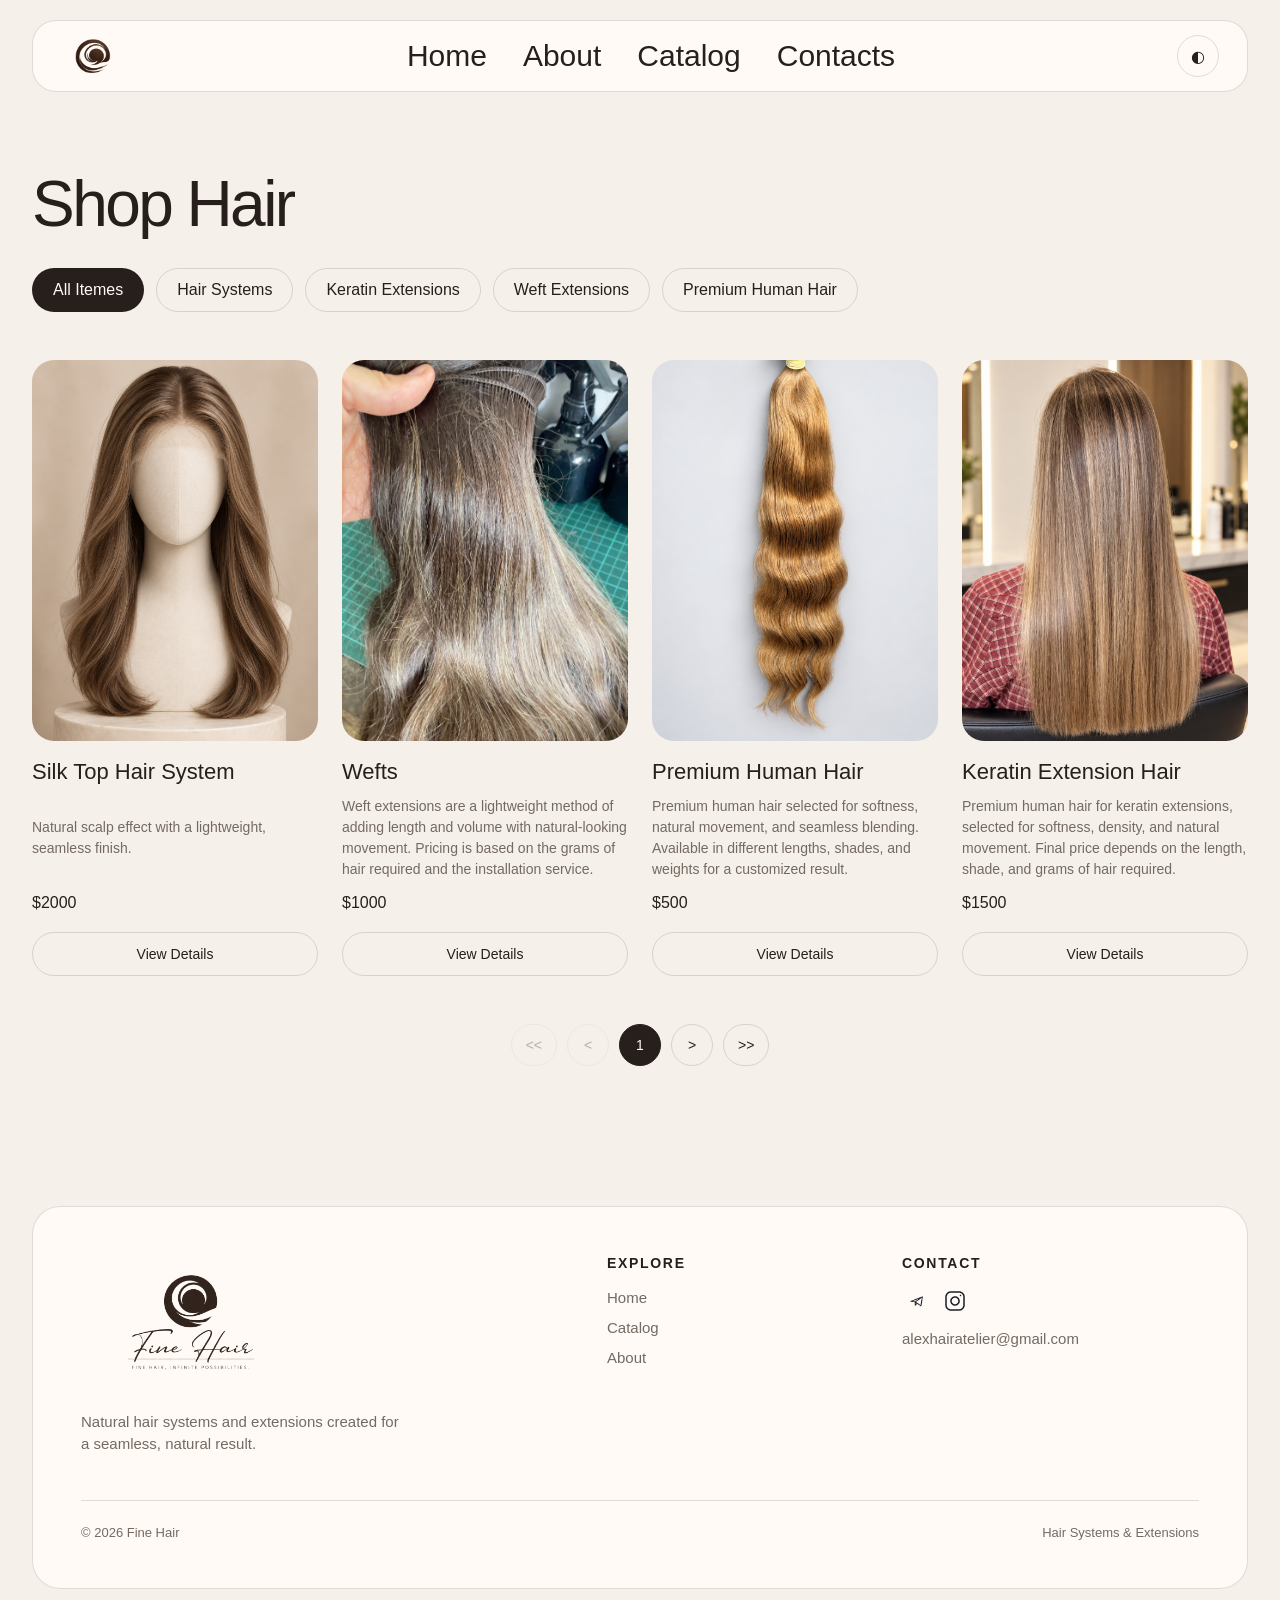
==== commit c0839a86: "feat: add catalog filtering and pagination" ====
--- a/catalog.html
+++ b/catalog.html
@@ -132,95 +132,16 @@
                     Premium Human Hair
                   </button>
             </div>
-            <div class="catalog-grid">
-              <article class="product-card" data-category="hair-systems">
-                <img class="product-card__image" src="./assets/images/HairSystem_Lace.png" alt="Silk top hair system">
-                <div class="product-card__content">
-                  <h2 class="product-card__title">Silk Top Hair System</h2>
-                  <p class="product-card__description">Natural scalp effect with a lightweight, seamless finish.</p>
-                  <p class="product-card__price">$1000</p>
-                </div>
-                <button class="product-card__button" type="button">View Details</button>
-              </article>
-              <article class="product-card" data-category="wefts">
-                <img class="product-card__image" src="./assets/images/wefts1.jpeg" alt="wefts">
-                <div class="product-card__content">
-                  <h2 class="product-card__title">Wefts</h2>
-                  <p class="product-card__description">Weft extensions are a lightweight method of adding length and volume with natural-looking movement. Pricing is based on the grams of hair required and the installation service.</p>
-                  <p class="product-card__price">$2000</p>
-                </div>
-                <button class="product-card__button" type="button">View Details</button>
-              </article>
-              <article class="product-card" data-category="hair">
-                <img class="product-card__image" src="./assets/images/hairs/Hair2_120gm_50cm.png" alt="hair 120gm 50cm">
-                <div class="product-card__content">
-                  <h2 class="product-card__title">Premium Human Hair</h2>
-                  <p class="product-card__description">Premium human hair selected for softness, natural movement, and seamless blending.
-                    Available in different lengths, shades, and weights for a customized result.</p>
-                  <p class="product-card__price">$500</p>
-                </div>
-                <button class="product-card__button" type="button">View Details</button>
-              </article>
-              <article class="product-card" data-category="keratin">
-                <img class="product-card__image" src="./assets/images/hair1-converted.jpg" alt="Keratin extension">
-                <div class="product-card__content">
-                  <h2 class="product-card__title">Keratin Extension Hair</h2>
-                  <p class="product-card__description">Premium human hair for keratin extensions, selected for softness, density, and natural movement.
-                    Final price depends on the length, shade, and grams of hair required.</p>
-                  <p class="product-card__price">$2000</p>
-                </div>
-                <button class="product-card__button" type="button">View Details</button>
-              </article>
-              <article class="product-card"  data-category="hair">
-                <img class="product-card__image" src="./assets/images/hairs/Hair_138gm_50cm.png" alt="Premium human hair 138gm 50 cm">
-                <div class="product-card__content">
-                  <h2 class="product-card__title">Premium Human Hair</h2>
-                  <p class="product-card__description">Premium human hair selected for softness, natural movement, and seamless blending.
-                    Available in different lengths, shades, and weights for a customized result.</p>
-                  <p class="product-card__price">$2000</p>
-                </div>
-                <button class="product-card__button" type="button">View Details</button>
-              </article>
-              <article class="product-card" data-category="hair">
-                <img class="product-card__image" src="./assets/images/hairs/Hair_128gm_55cm.png" alt="Premium human hair 128gm 55cm">
-                <div class="product-card__content">
-                  <h2 class="product-card__title">Premium Human Hair</h2>
-                  <p class="product-card__description">Premium human hair selected for softness, natural movement, and seamless blending.
-                    Available in different lengths, shades, and weights for a customized result.</p>
-                  <p class="product-card__price">$2000</p>
-                </div>
-                <button class="product-card__button" type="button">View Details</button>
-              </article>
-              <article class="product-card" data-category="hair">
-                <img class="product-card__image" src="./assets/images/hairs/Hair_116gm_50cm.png" alt="Premium human hair 116gm 50 cm">
-                <div class="product-card__content">
-                  <h2 class="product-card__title">Premium Human Hair</h2>
-                  <p class="product-card__description">Premium human hair selected for softness, natural movement, and seamless blending.
-                    Available in different lengths, shades, and weights for a customized result.</p>
-                  <p class="product-card__price">$2000</p>
-                </div>
-                <button class="product-card__button" type="button">View Details</button>
-              </article>
-              <article class="product-card" data-category="hair">
-                <img class="product-card__image" src="./assets/images/hairs/Hair3_110gm_50cm.png" alt="Premium human hair 110gm 50cm">
-                <div class="product-card__content">
-                  <h2 class="product-card__title">Premium Human Hair.</h2>
-                  <p class="product-card__description">Premium human hair selected for softness, natural movement, and seamless blending.
-                    Available in different lengths, shades, and weights for a customized result</p>
-                  <p class="product-card__price">$2000</p>
-                </div>
-                <button class="product-card__button" type="button">View Details</button>
-              </article>
-            </div>  
+            <div class="catalog-grid"></div>  
         </div>
         
         <div class="pagination">
           
-          <button class="pagination__btn pagination__btn--first pagination__btn--disabled" type="button" disabled>
+          <button class="pagination__btn pagination__btn--first" type="button">
                 &lt;&lt;
           </button>
               
-          <button class="pagination__btn pagination__btn--prev pagination__btn--disabled" type="button" disabled>
+          <button class="pagination__btn pagination__btn--prev" type="button">
                 &lt;
           </button>
               
--- a/css/style.css
+++ b/css/style.css
@@ -789,7 +789,62 @@
 .navigation-link__arrow {
   display: none;
 }
-
+.pagination {
+    display: flex;
+    justify-content: center;
+    align-items: center;
+    gap: 10px;
+  
+    margin-top: 48px;
+  }
+  
+  .pagination__btn {
+    display: flex;
+    align-items: center;
+    justify-content: center;
+  
+    min-width: 42px;
+    height: 42px;
+    padding: 0 14px;
+  
+    color: var(--color-text);
+    background-color: transparent;
+  
+    border: 1px solid var(--color-line);
+    border-radius: 999px;
+  
+    font: inherit;
+    font-size: 14px;
+  
+    cursor: pointer;
+  
+    transition:
+      background-color var(--transition),
+      color var(--transition),
+      border-color var(--transition),
+      transform var(--transition);
+  }
+  
+  .pagination__btn:hover:not(:disabled) {
+    color: var(--color-surface);
+    background-color: var(--color-text);
+  
+    transform: translateY(-2px);
+  }
+  
+  .pagination__btn--current {
+    color: var(--color-surface);
+    background-color: var(--color-text);
+    border-color: var(--color-text);
+  
+    cursor: default;
+  }
+  
+  .pagination__btn:disabled {
+    opacity: 0.3;
+    cursor: not-allowed;
+    transform: none;
+  }
 
   @media (max-width: 768px) {
     .navigation {
